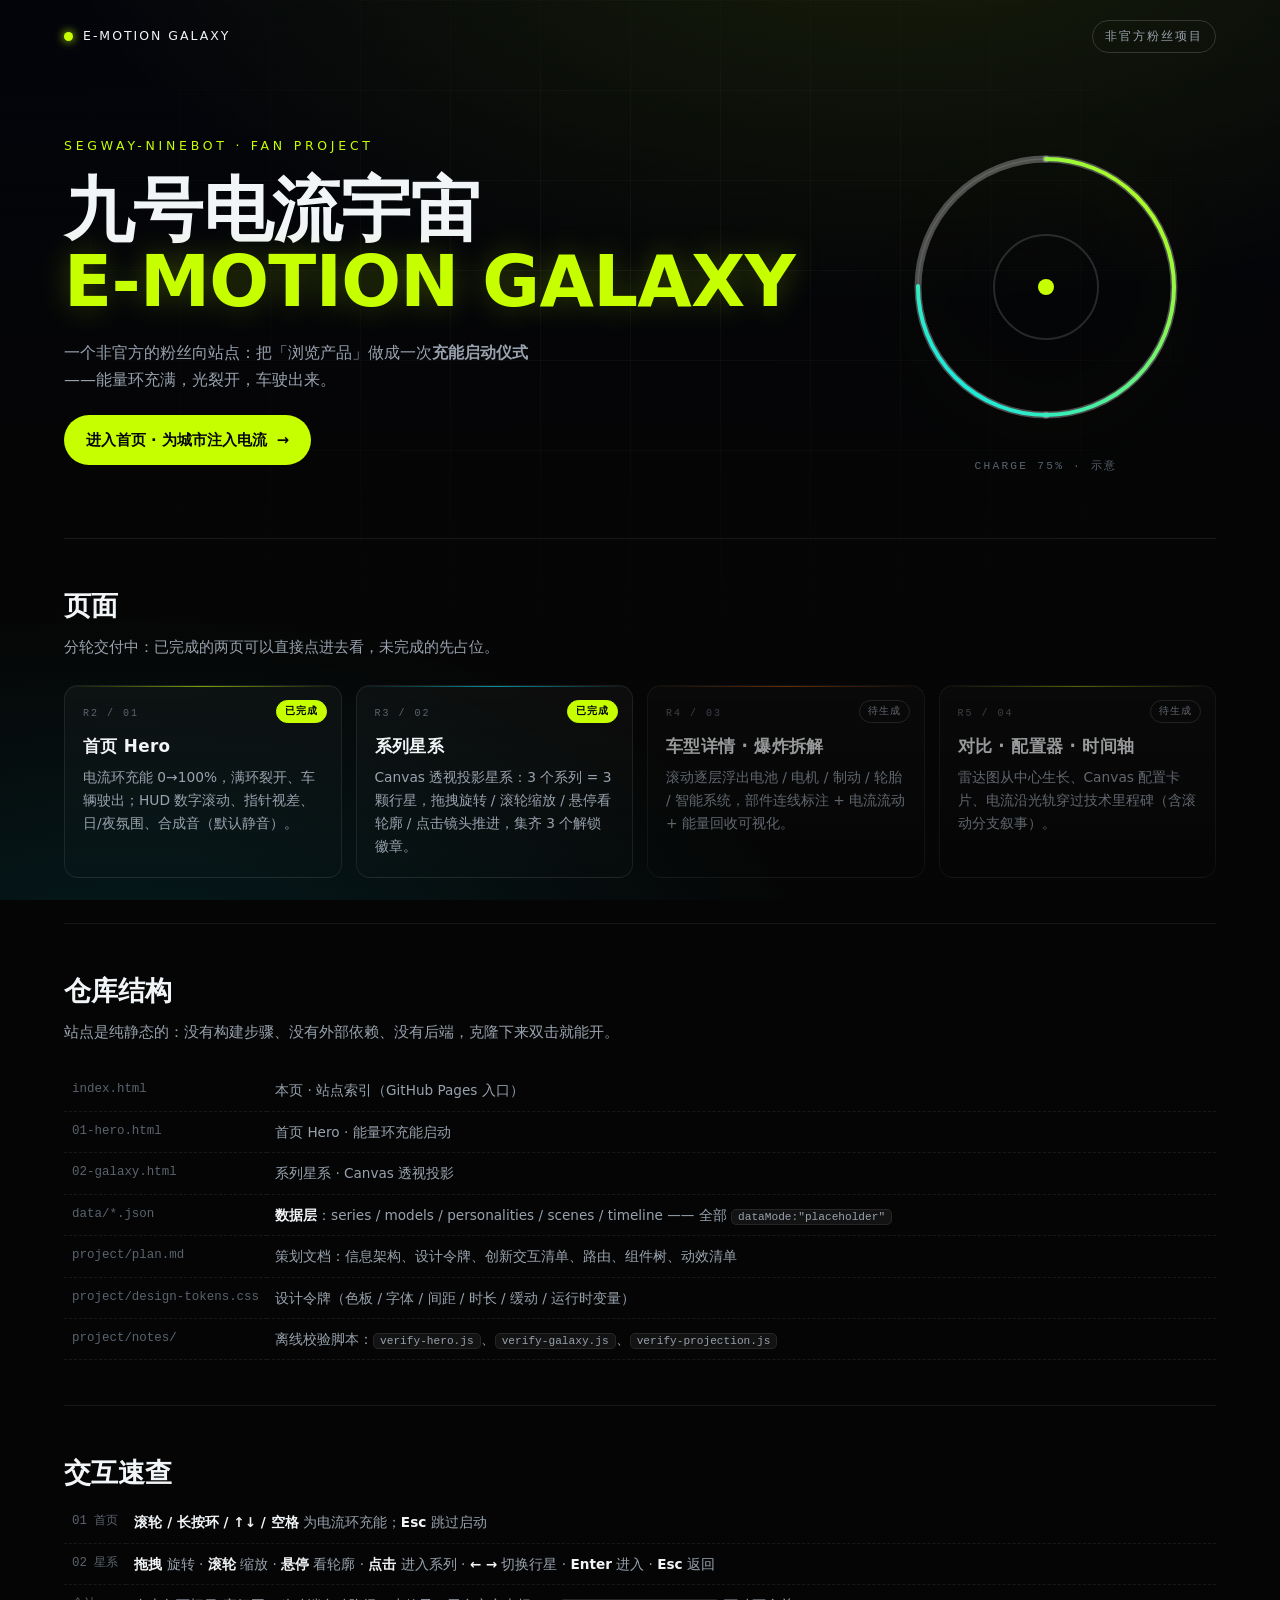
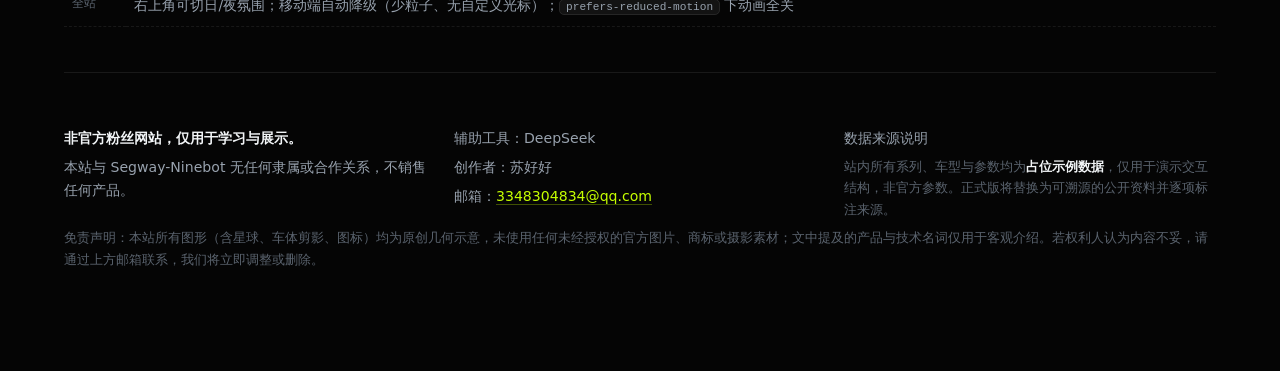
==== index.html @ 2b451731 "feat: R1-R3 九号电流宇宙 · 站点索引 / 首页 Hero / 系列星系 - index.html      站点索引（GitHub Pages 入口） - 01-hero.html   " ====
<!DOCTYPE html>
<html lang="zh-CN" class="is-night">
<head>
<meta charset="utf-8">
<meta name="viewport" content="width=device-width,initial-scale=1,viewport-fit=cover">
<title>九号电流宇宙 / E-MOTION GALAXY · 站点索引（非官方粉丝项目）</title>
<meta name="description" content="非官方粉丝向的九号电动系列与车型介绍站：电流环充能启动、系列星系、车型拆解、对比与配置器。">
<style>
:root{
  --bg:#050505; --bg2:#0A0A0A; --panel:#0E1013;
  --line:rgba(255,255,255,.08); --line2:rgba(255,255,255,.16);
  --hi:#F2F5F7; --mid:#98A2AE; --lo:#5A636E;
  --volt:#C6FF00; --arc:#00E5FF; --heat:#FF6B00;
  --font-d:"Orbitron","Space Grotesk","Noto Sans SC","PingFang SC",system-ui,sans-serif;
  --font-u:"Space Grotesk","Noto Sans SC","PingFang SC",system-ui,sans-serif;
  --font-m:ui-monospace,"SFMono-Regular",monospace;
  --px:clamp(20px,5vw,88px); --maxw:1280px;
  --ease-out:cubic-bezier(.22,.61,.36,1);
}
*{box-sizing:border-box}
html,body{margin:0;padding:0}
body{background:var(--bg);color:var(--hi);font-family:var(--font-u);line-height:1.65;
  -webkit-font-smoothing:antialiased;overflow-x:hidden}
a{color:inherit;text-decoration:none}
:focus-visible{outline:2px solid var(--volt);outline-offset:3px;border-radius:4px}
.wrap{max-width:var(--maxw);margin:0 auto;padding:0 var(--px)}
.bg{position:fixed;inset:0;pointer-events:none;z-index:0;
  background:radial-gradient(120% 80% at 70% -10%,rgba(198,255,0,.10),transparent 55%),
             radial-gradient(90% 70% at 10% 110%,rgba(0,229,255,.10),transparent 60%),
             linear-gradient(180deg,#03040A,#050505 60%)}
.gridbg{position:fixed;inset:0;pointer-events:none;z-index:0;opacity:.55;
  background-image:linear-gradient(var(--line) 1px,transparent 1px),linear-gradient(90deg,var(--line) 1px,transparent 1px);
  background-size:90px 90px;
  -webkit-mask-image:radial-gradient(75% 60% at 50% 30%,#000,transparent 80%);
  mask-image:radial-gradient(75% 60% at 50% 30%,#000,transparent 80%)}
.scan{position:fixed;inset:0;pointer-events:none;z-index:5;opacity:.4;mix-blend-mode:overlay;
  background:repeating-linear-gradient(180deg,rgba(255,255,255,.03) 0 1px,transparent 1px 3px)}
header.top{position:relative;z-index:2;display:flex;justify-content:space-between;align-items:center;
  gap:16px;padding:20px var(--px);font-size:.78rem;letter-spacing:.16em;text-transform:uppercase}
.brand{display:flex;align-items:center;gap:10px;font-family:var(--font-d)}
.brand .dot{width:9px;height:9px;border-radius:50%;background:var(--volt);box-shadow:0 0 10px var(--volt)}
.tag{border:1px solid var(--line2);border-radius:999px;padding:5px 12px;color:var(--mid)}
main{position:relative;z-index:2}
.hero{display:grid;grid-template-columns:minmax(0,1fr) minmax(0,340px);gap:clamp(24px,5vw,64px);
  align-items:center;padding:clamp(28px,6vh,72px) 0 clamp(36px,7vh,80px)}
.kicker{color:var(--volt);font-size:.78rem;letter-spacing:.3em;font-family:var(--font-d)}
h1{font-family:var(--font-d);font-size:clamp(2.1rem,6.4vw,4.4rem);line-height:1.03;margin:.24em 0 .3em;letter-spacing:-.01em}
h1 em{font-style:normal;color:var(--volt);text-shadow:0 0 30px rgba(198,255,0,.25)}
.lead{color:var(--mid);max-width:46ch;margin:0 0 22px}
.pill{display:inline-flex;align-items:center;gap:10px;padding:13px 22px;border-radius:999px;
  background:var(--volt);color:#04060a;font-weight:700;font-size:.92rem;
  transition:transform .24s var(--ease-out),box-shadow .24s}
.pill:hover{transform:translateY(-2px);box-shadow:0 0 0 1px var(--volt),0 18px 44px rgba(0,0,0,.6)}
.ringbox{display:grid;place-items:center}
.ringbox svg{width:min(320px,60vw);height:auto;filter:drop-shadow(0 0 30px rgba(198,255,0,.14))}
.ringbox .lbl{margin-top:10px;font-family:var(--font-m);font-size:.7rem;letter-spacing:.2em;color:var(--lo)}
h2.sec{font-family:var(--font-d);font-size:clamp(1.15rem,2.4vw,1.7rem);margin:0 0 6px}
p.sub{color:var(--mid);margin:0 0 26px;font-size:.92rem}
section{padding:clamp(26px,5vh,54px) 0;border-top:1px solid var(--line)}
.cards{display:grid;gap:14px;grid-template-columns:repeat(auto-fit,minmax(250px,1fr))}
.card{position:relative;padding:20px 18px;border-radius:14px;border:1px solid var(--line);
  background:linear-gradient(180deg,rgba(255,255,255,.035),rgba(255,255,255,.008));overflow:hidden;
  transition:transform .3s var(--ease-out),border-color .3s,box-shadow .3s}
.card::before{content:"";position:absolute;left:0;top:0;right:0;height:1px;
  background:linear-gradient(90deg,transparent,var(--c,var(--volt)),transparent);opacity:.6}
a.card:hover{transform:translateY(-4px);border-color:var(--c,var(--volt));
  box-shadow:0 0 0 1px var(--c,var(--volt)),0 22px 60px rgba(0,0,0,.6)}
.card.dim{opacity:.62}
.card .idx{font-family:var(--font-m);font-size:10px;letter-spacing:.2em;color:var(--lo)}
.card h3{margin:10px 0 6px;font-size:1.05rem;font-family:var(--font-d);letter-spacing:.02em}
.card p{margin:0;color:var(--mid);font-size:.86rem}
.card .st{position:absolute;top:14px;right:14px;font-size:10px;letter-spacing:.1em;
  border:1px solid var(--line2);border-radius:999px;padding:2px 8px;color:var(--mid)}
.card .st.live{color:#04060a;background:var(--volt);border-color:var(--volt);font-weight:700}
table{width:100%;border-collapse:collapse;font-size:.85rem}
td{padding:9px 8px;border-bottom:1px dashed var(--line);vertical-align:top}
td.k{color:var(--lo);white-space:nowrap;width:1%;font-family:var(--font-m);font-size:.78rem}
td.v{color:var(--mid)}
td.v b{color:var(--hi);font-weight:600}
code{font-family:var(--font-m);font-size:.82em;background:rgba(255,255,255,.06);
  border:1px solid var(--line);border-radius:5px;padding:1px 6px}
.foot{color:var(--mid);font-size:.88rem;padding:clamp(30px,6vh,60px) 0 calc(var(--px) + 30px);border-top:1px solid var(--line)}
.fgrid{display:grid;gap:18px;grid-template-columns:repeat(auto-fit,minmax(220px,1fr))}
.foot p{margin:0 0 6px}
.foot strong{color:var(--hi)}
.foot a.mail{color:var(--volt);border-bottom:1px solid rgba(198,255,0,.3)}
.legal{margin:26px 0 0;color:var(--lo);font-size:.8rem;line-height:1.75}
@media (max-width:860px){ .hero{grid-template-columns:1fr} .ringbox{order:-1} }
@media (prefers-reduced-motion:reduce){ *{transition-duration:.001ms!important} .scan{display:none} }
</style>
</head>
<body>
<div class="bg" aria-hidden="true"></div>
<div class="gridbg" aria-hidden="true"></div>
<div class="scan" aria-hidden="true"></div>

<header class="top">
  <div class="brand"><span class="dot" aria-hidden="true"></span> E-MOTION GALAXY</div>
  <div class="tag">非官方粉丝项目</div>
</header>

<main>
<div class="wrap">
  <div class="hero">
    <div>
      <div class="kicker">SEGWAY-NINEBOT · FAN PROJECT</div>
      <h1>九号电流宇宙<br><em>E-MOTION GALAXY</em></h1>
      <p class="lead">一个非官方的粉丝向站点：把「浏览产品」做成一次<strong>充能启动仪式</strong>——能量环充满，光裂开，车驶出来。</p>
      <a class="pill" href="01-hero.html">进入首页 · 为城市注入电流 <span aria-hidden="true">→</span></a>
    </div>
    <div class="ringbox" aria-hidden="true">
      <svg viewBox="0 0 320 320">
        <defs>
          <linearGradient id="g" gradientUnits="userSpaceOnUse" x1="30" y1="30" x2="290" y2="290">
            <stop offset="0" stop-color="#00E5FF"/><stop offset="1" stop-color="#C6FF00"/>
          </linearGradient>
        </defs>
        <circle cx="160" cy="160" r="128" fill="none" stroke="rgba(255,255,255,.10)" stroke-width="1.5"/>
        <path d="M160 32 A128 128 0 0 0 160 288" fill="none" stroke="rgba(255,255,255,.28)" stroke-width="7" stroke-linecap="round"/>
        <path d="M160 32 A128 128 0 0 1 160 288" fill="none" stroke="rgba(255,255,255,.28)" stroke-width="7" stroke-linecap="round"/>
        <circle cx="160" cy="160" r="128" fill="none" stroke="url(#g)" stroke-width="4"
                stroke-linecap="round" stroke-dasharray="804" stroke-dashoffset="200"
                transform="rotate(-90 160 160)"/>
        <circle cx="160" cy="160" r="52" fill="none" stroke="rgba(255,255,255,.14)" stroke-width="2"/>
        <circle cx="160" cy="160" r="8" fill="#C6FF00"/>
      </svg>
      <div class="lbl">CHARGE 75% · 示意</div>
    </div>
  </div>

  <section aria-labelledby="pages">
    <h2 class="sec" id="pages">页面</h2>
    <p class="sub">分轮交付中：已完成的两页可以直接点进去看，未完成的先占位。</p>
    <div class="cards">
      <a class="card" href="01-hero.html" style="--c:#C6FF00">
        <div class="idx">R2 / 01</div><span class="st live">已完成</span>
        <h3>首页 Hero</h3>
        <p>电流环充能 0→100%，满环裂开、车辆驶出；HUD 数字滚动、指针视差、日/夜氛围、合成音（默认静音）。</p>
      </a>
      <a class="card" href="02-galaxy.html" style="--c:#00E5FF">
        <div class="idx">R3 / 02</div><span class="st live">已完成</span>
        <h3>系列星系</h3>
        <p>Canvas 透视投影星系：3 个系列 = 3 颗行星，拖拽旋转 / 滚轮缩放 / 悬停看轮廓 / 点击镜头推进，集齐 3 个解锁徽章。</p>
      </a>
      <div class="card dim" style="--c:#FF6B00">
        <div class="idx">R4 / 03</div><span class="st">待生成</span>
        <h3>车型详情 · 爆炸拆解</h3>
        <p>滚动逐层浮出电池 / 电机 / 制动 / 轮胎 / 智能系统，部件连线标注 + 电流流动 + 能量回收可视化。</p>
      </div>
      <div class="card dim" style="--c:#C6FF00">
        <div class="idx">R5 / 04</div><span class="st">待生成</span>
        <h3>对比 · 配置器 · 时间轴</h3>
        <p>雷达图从中心生长、Canvas 配置卡片、电流沿光轨穿过技术里程碑（含滚动分支叙事）。</p>
      </div>
    </div>
  </section>

  <section aria-labelledby="repo">
    <h2 class="sec" id="repo">仓库结构</h2>
    <p class="sub">站点是纯静态的：没有构建步骤、没有外部依赖、没有后端，克隆下来双击就能开。</p>
    <table>
      <tr><td class="k">index.html</td><td class="v">本页 · 站点索引（GitHub Pages 入口）</td></tr>
      <tr><td class="k">01-hero.html</td><td class="v">首页 Hero · 能量环充能启动</td></tr>
      <tr><td class="k">02-galaxy.html</td><td class="v">系列星系 · Canvas 透视投影</td></tr>
      <tr><td class="k">data/*.json</td><td class="v"><b>数据层</b>：series / models / personalities / scenes / timeline —— 全部 <code>dataMode:"placeholder"</code></td></tr>
      <tr><td class="k">project/plan.md</td><td class="v">策划文档：信息架构、设计令牌、创新交互清单、路由、组件树、动效清单</td></tr>
      <tr><td class="k">project/design-tokens.css</td><td class="v">设计令牌（色板 / 字体 / 间距 / 时长 / 缓动 / 运行时变量）</td></tr>
      <tr><td class="k">project/notes/</td><td class="v">离线校验脚本：<code>verify-hero.js</code>、<code>verify-galaxy.js</code>、<code>verify-projection.js</code></td></tr>
    </table>
  </section>

  <section aria-labelledby="how">
    <h2 class="sec" id="how">交互速查</h2>
    <table>
      <tr><td class="k">01 首页</td><td class="v"><b>滚轮 / 长按环 / ↑↓ / 空格</b> 为电流环充能；<b>Esc</b> 跳过启动</td></tr>
      <tr><td class="k">02 星系</td><td class="v"><b>拖拽</b> 旋转 · <b>滚轮</b> 缩放 · <b>悬停</b> 看轮廓 · <b>点击</b> 进入系列 · <b>← →</b> 切换行星 · <b>Enter</b> 进入 · <b>Esc</b> 返回</td></tr>
      <tr><td class="k">全站</td><td class="v">右上角可切日/夜氛围；移动端自动降级（少粒子、无自定义光标）；<code>prefers-reduced-motion</code> 下动画全关</td></tr>
    </table>
  </section>
</div>
</main>

<div class="wrap">
<footer class="foot">
  <div class="fgrid">
    <div>
      <p><strong>非官方粉丝网站，仅用于学习与展示。</strong></p>
      <p>本站与 Segway-Ninebot 无任何隶属或合作关系，不销售任何产品。</p>
    </div>
    <div>
      <p>辅助工具：DeepSeek</p>
      <p>创作者：苏好好</p>
      <p>邮箱：<a class="mail" href="mailto:3348304834@qq.com">3348304834@qq.com</a></p>
    </div>
    <div>
      <p>数据来源说明</p>
      <p style="color:var(--lo);font-size:.82rem">站内所有系列、车型与参数均为<strong>占位示例数据</strong>，仅用于演示交互结构，非官方参数。正式版将替换为可溯源的公开资料并逐项标注来源。</p>
    </div>
  </div>
  <p class="legal">免责声明：本站所有图形（含星球、车体剪影、图标）均为原创几何示意，未使用任何未经授权的官方图片、商标或摄影素材；文中提及的产品与技术名词仅用于客观介绍。若权利人认为内容不妥，请通过上方邮箱联系，我们将立即调整或删除。</p>
</footer>
</div>
</body>
</html>
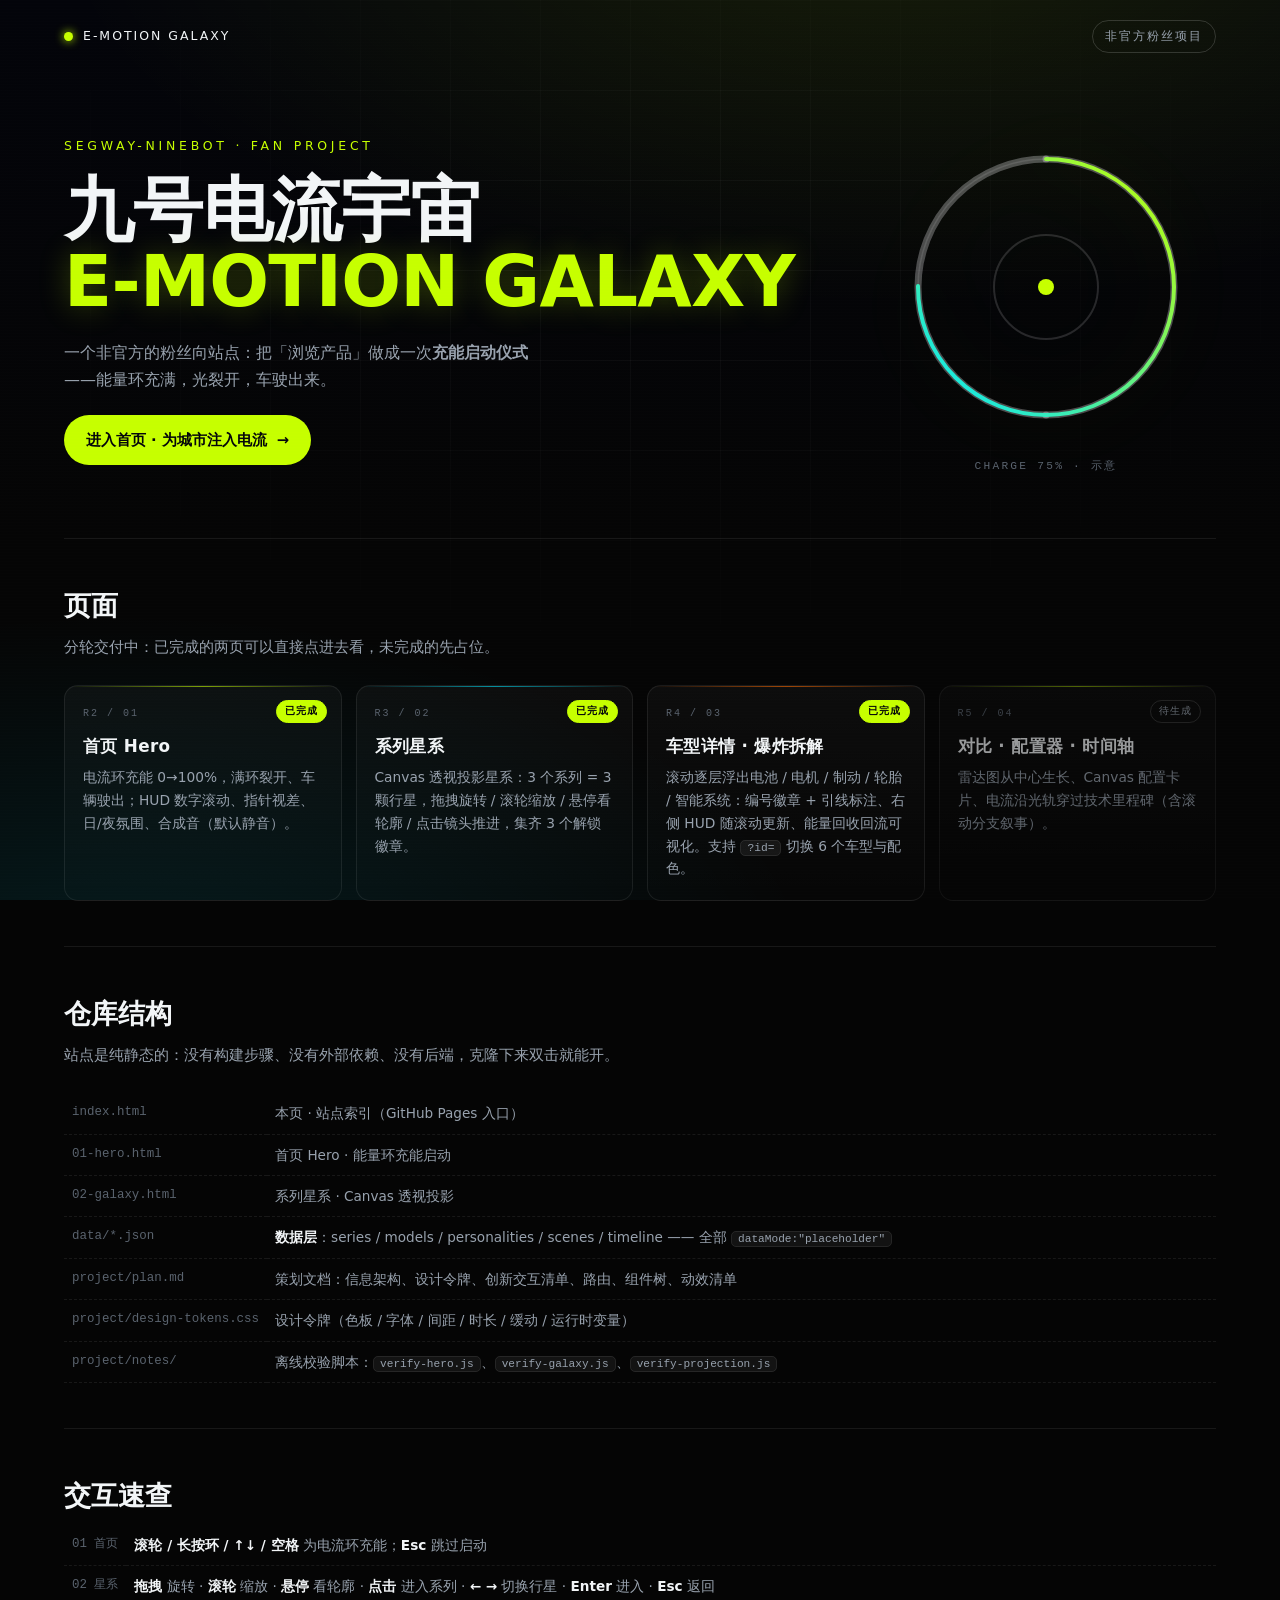
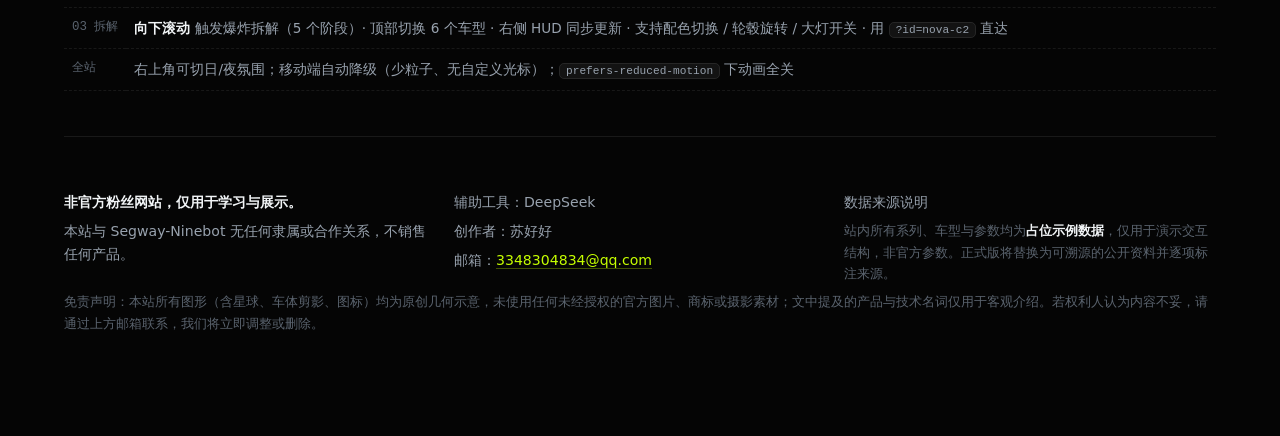
==== commit b06424df: "feat(R4): 车型详情页 · 滚动爆炸拆解 + 能量回收可视化 - 03-model.html  新增：sticky 舞台 + 滚动进度驱动五个部件逐层爆开   （电池 / 电机 / 制动 / " ====
--- a/index.html
+++ b/index.html
@@ -142,11 +142,11 @@
         <h3>系列星系</h3>
         <p>Canvas 透视投影星系：3 个系列 = 3 颗行星，拖拽旋转 / 滚轮缩放 / 悬停看轮廓 / 点击镜头推进，集齐 3 个解锁徽章。</p>
       </a>
-      <div class="card dim" style="--c:#FF6B00">
-        <div class="idx">R4 / 03</div><span class="st">待生成</span>
+      <a class="card" href="03-model.html" style="--c:#FF6B00">
+        <div class="idx">R4 / 03</div><span class="st live">已完成</span>
         <h3>车型详情 · 爆炸拆解</h3>
-        <p>滚动逐层浮出电池 / 电机 / 制动 / 轮胎 / 智能系统，部件连线标注 + 电流流动 + 能量回收可视化。</p>
-      </div>
+        <p>滚动逐层浮出电池 / 电机 / 制动 / 轮胎 / 智能系统：编号徽章 + 引线标注、右侧 HUD 随滚动更新、能量回收回流可视化。支持 <code>?id=</code> 切换 6 个车型与配色。</p>
+      </a>
       <div class="card dim" style="--c:#C6FF00">
         <div class="idx">R5 / 04</div><span class="st">待生成</span>
         <h3>对比 · 配置器 · 时间轴</h3>
@@ -174,6 +174,7 @@
     <table>
       <tr><td class="k">01 首页</td><td class="v"><b>滚轮 / 长按环 / ↑↓ / 空格</b> 为电流环充能；<b>Esc</b> 跳过启动</td></tr>
       <tr><td class="k">02 星系</td><td class="v"><b>拖拽</b> 旋转 · <b>滚轮</b> 缩放 · <b>悬停</b> 看轮廓 · <b>点击</b> 进入系列 · <b>← →</b> 切换行星 · <b>Enter</b> 进入 · <b>Esc</b> 返回</td></tr>
+      <tr><td class="k">03 拆解</td><td class="v"><b>向下滚动</b> 触发爆炸拆解（5 个阶段）· 顶部切换 6 个车型 · 右侧 HUD 同步更新 · 支持配色切换 / 轮毂旋转 / 大灯开关 · 用 <code>?id=nova-c2</code> 直达</td></tr>
       <tr><td class="k">全站</td><td class="v">右上角可切日/夜氛围；移动端自动降级（少粒子、无自定义光标）；<code>prefers-reduced-motion</code> 下动画全关</td></tr>
     </table>
   </section>
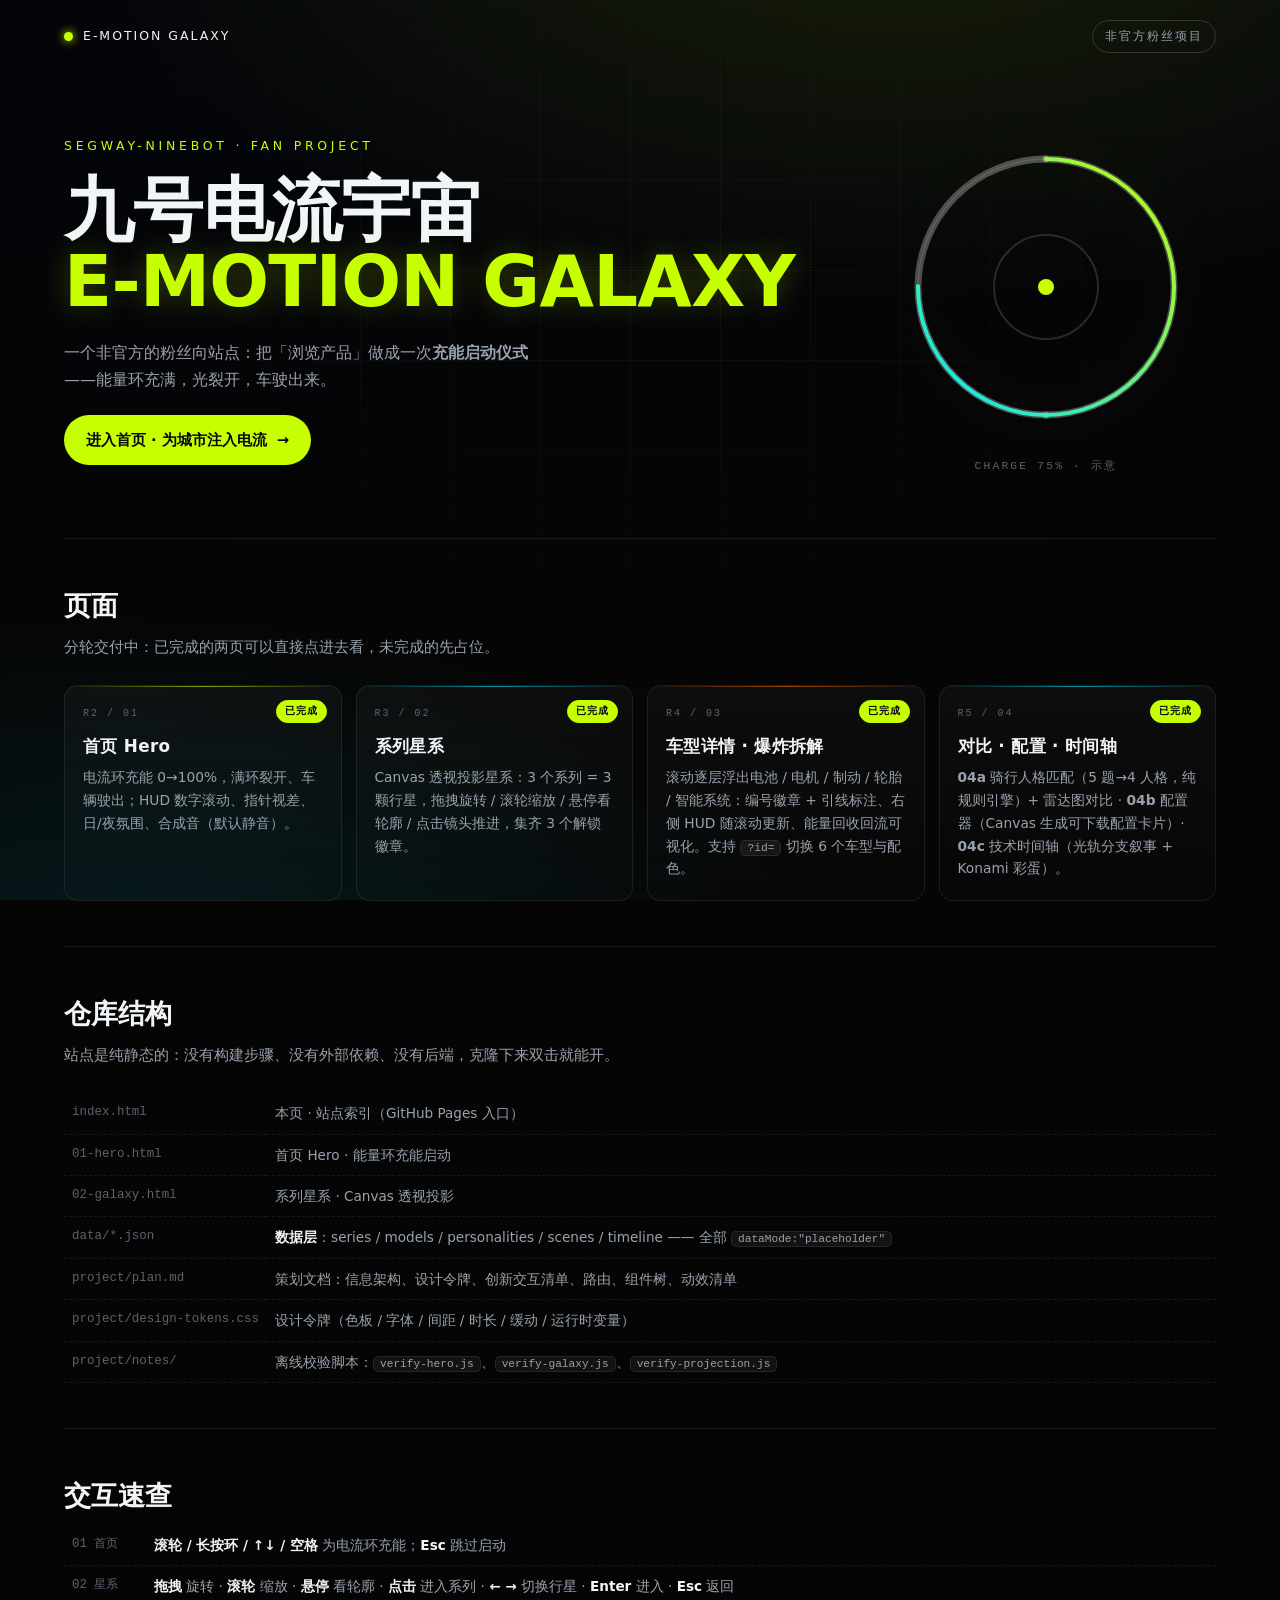
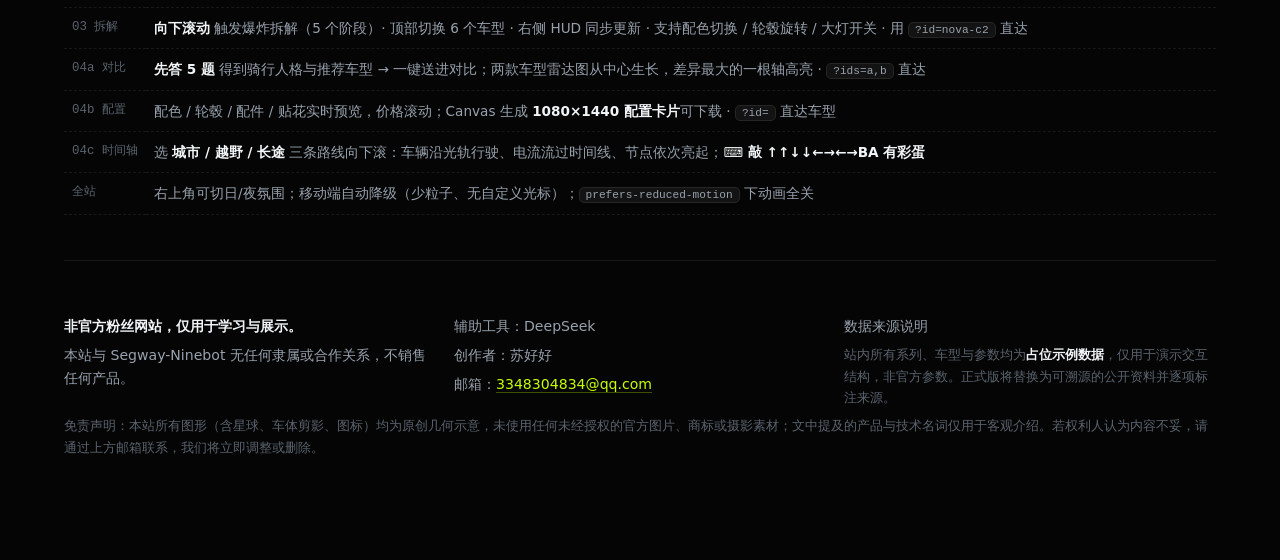
==== commit d5bc606c: "feat(R5): 对比+配置器+时间轴 —— 全站 6 页收尾 - 04a-compare.html   骑行人格匹配（5 题 → 4 人格，纯前端规则引擎，localStorage 记忆）    " ====
--- a/index.html
+++ b/index.html
@@ -147,11 +147,11 @@
         <h3>车型详情 · 爆炸拆解</h3>
         <p>滚动逐层浮出电池 / 电机 / 制动 / 轮胎 / 智能系统：编号徽章 + 引线标注、右侧 HUD 随滚动更新、能量回收回流可视化。支持 <code>?id=</code> 切换 6 个车型与配色。</p>
       </a>
-      <div class="card dim" style="--c:#C6FF00">
-        <div class="idx">R5 / 04</div><span class="st">待生成</span>
-        <h3>对比 · 配置器 · 时间轴</h3>
-        <p>雷达图从中心生长、Canvas 配置卡片、电流沿光轨穿过技术里程碑（含滚动分支叙事）。</p>
-      </div>
+      <a class="card" href="04a-compare.html" style="--c:#00E5FF">
+        <div class="idx">R5 / 04</div><span class="st live">已完成</span>
+        <h3>对比 · 配置 · 时间轴</h3>
+        <p><b>04a</b> 骑行人格匹配（5 题→4 人格，纯规则引擎）+ 雷达图对比 · <b>04b</b> 配置器（Canvas 生成可下载配置卡片）· <b>04c</b> 技术时间轴（光轨分支叙事 + Konami 彩蛋）。</p>
+      </a>
     </div>
   </section>
 
@@ -175,6 +175,9 @@
       <tr><td class="k">01 首页</td><td class="v"><b>滚轮 / 长按环 / ↑↓ / 空格</b> 为电流环充能；<b>Esc</b> 跳过启动</td></tr>
       <tr><td class="k">02 星系</td><td class="v"><b>拖拽</b> 旋转 · <b>滚轮</b> 缩放 · <b>悬停</b> 看轮廓 · <b>点击</b> 进入系列 · <b>← →</b> 切换行星 · <b>Enter</b> 进入 · <b>Esc</b> 返回</td></tr>
       <tr><td class="k">03 拆解</td><td class="v"><b>向下滚动</b> 触发爆炸拆解（5 个阶段）· 顶部切换 6 个车型 · 右侧 HUD 同步更新 · 支持配色切换 / 轮毂旋转 / 大灯开关 · 用 <code>?id=nova-c2</code> 直达</td></tr>
+      <tr><td class="k">04a 对比</td><td class="v"><b>先答 5 题</b> 得到骑行人格与推荐车型 → 一键送进对比；两款车型雷达图从中心生长，差异最大的一根轴高亮 · <code>?ids=a,b</code> 直达</td></tr>
+      <tr><td class="k">04b 配置</td><td class="v">配色 / 轮毂 / 配件 / 贴花实时预览，价格滚动；Canvas 生成 <b>1080×1440 配置卡片</b>可下载 · <code>?id=</code> 直达车型</td></tr>
+      <tr><td class="k">04c 时间轴</td><td class="v">选 <b>城市 / 越野 / 长途</b> 三条路线向下滚：车辆沿光轨行驶、电流流过时间线、节点依次亮起；<b>⌨ 敲 ↑↑↓↓←→←→BA 有彩蛋</b></td></tr>
       <tr><td class="k">全站</td><td class="v">右上角可切日/夜氛围；移动端自动降级（少粒子、无自定义光标）；<code>prefers-reduced-motion</code> 下动画全关</td></tr>
     </table>
   </section>
